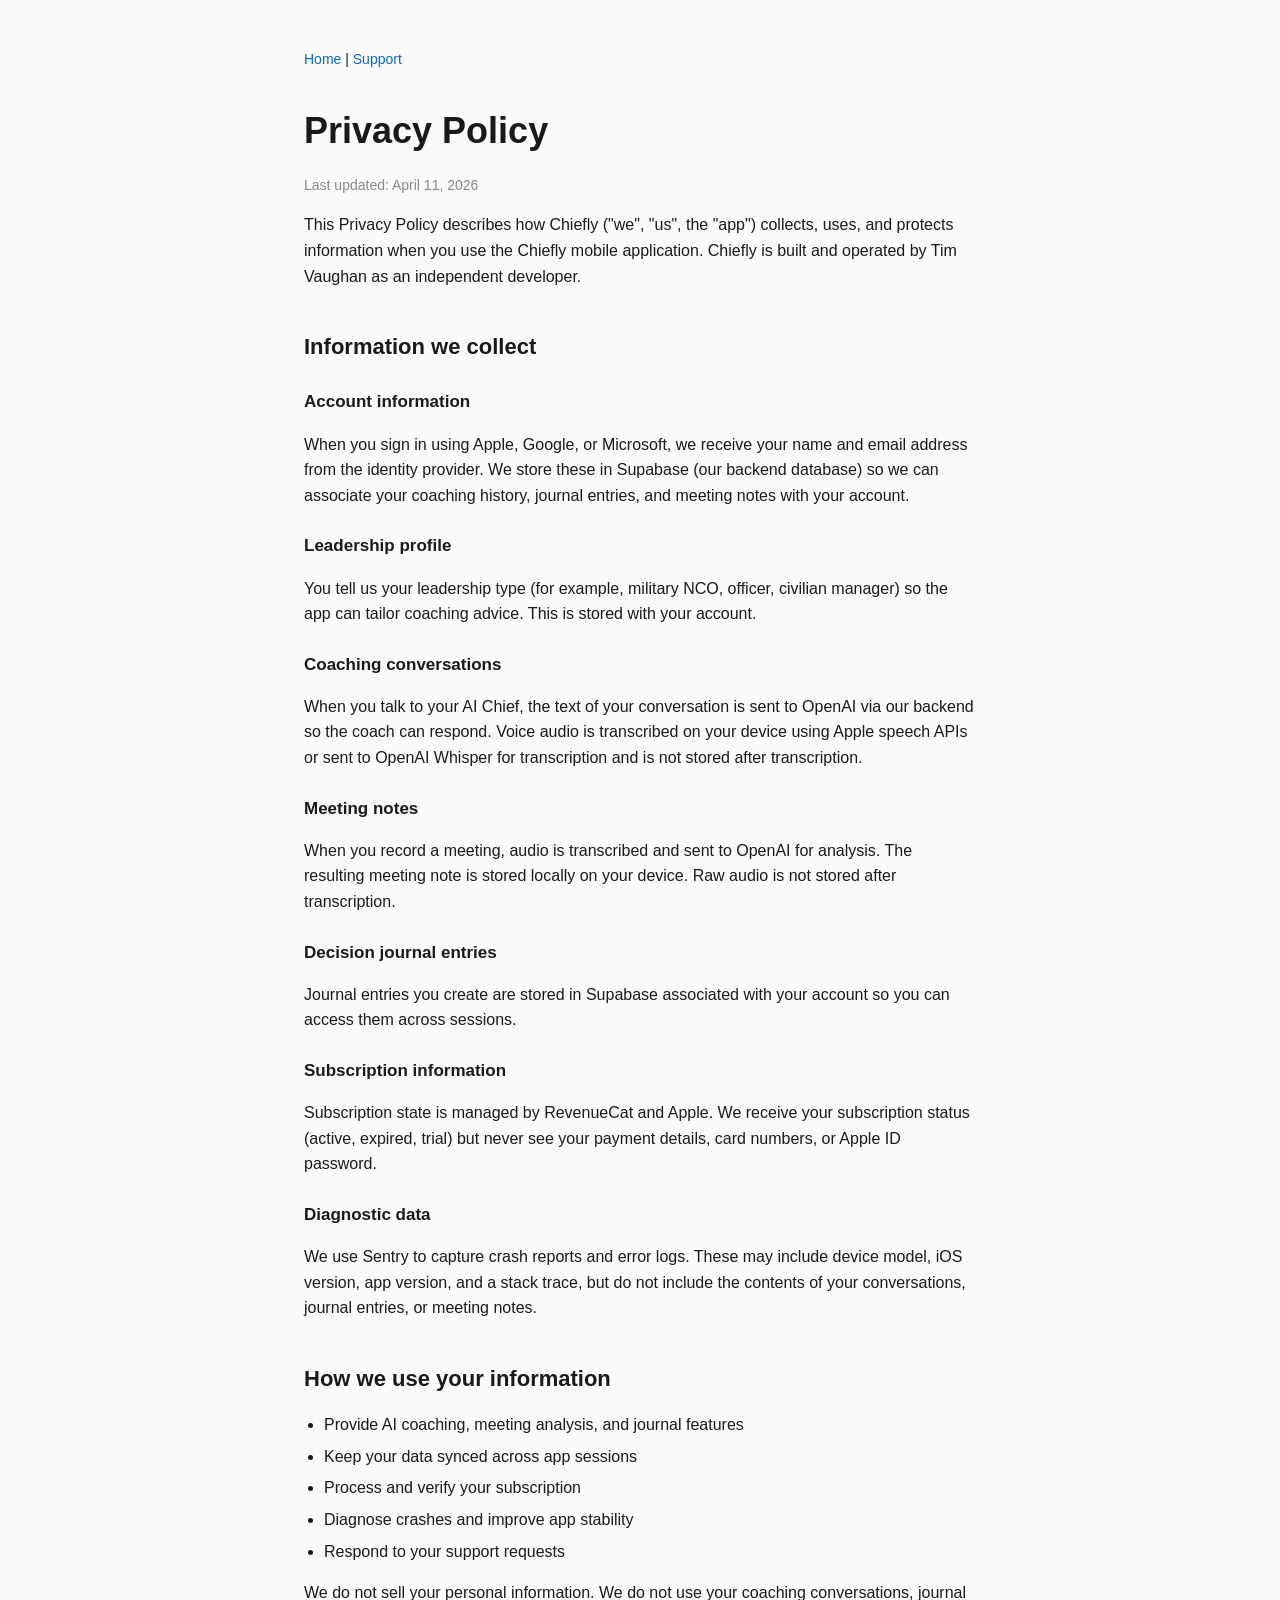
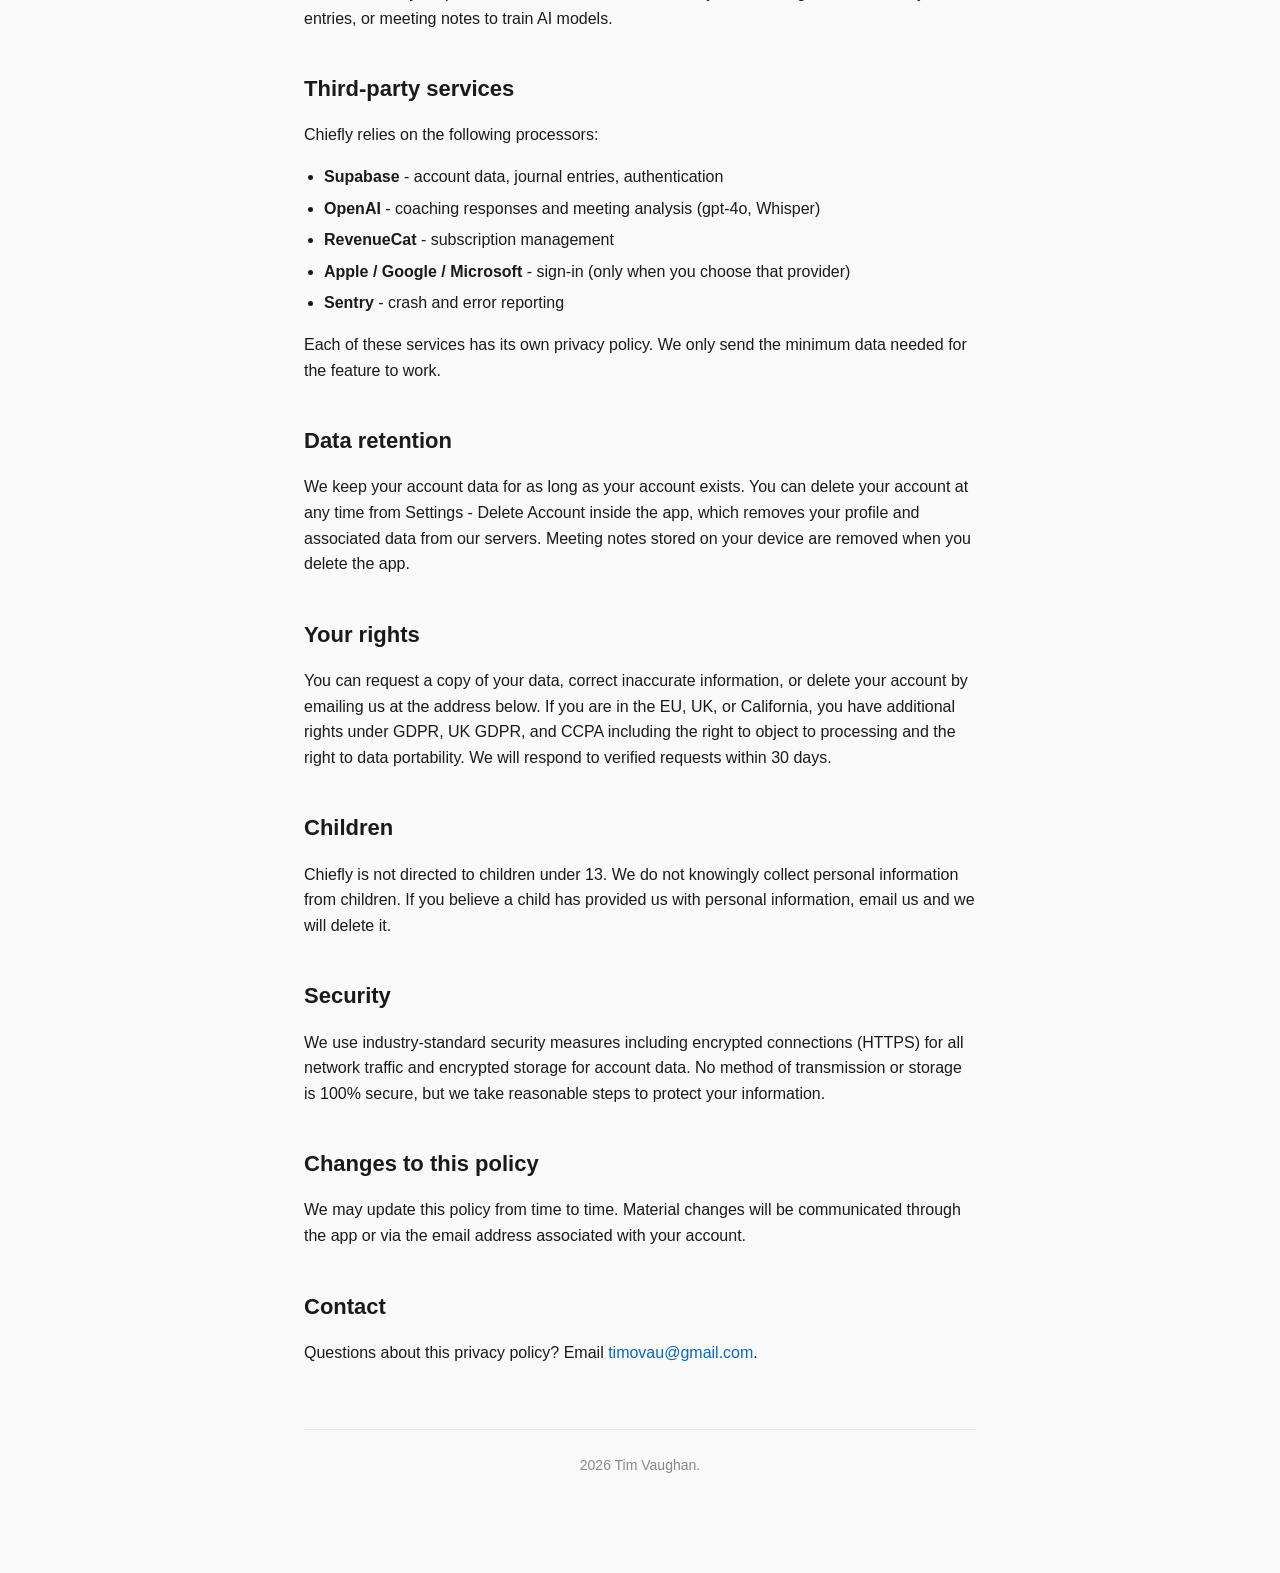
==== privacy.html @ 437a4368 "Add support, privacy, and landing pages for chieflysupport.com" ====
<!doctype html>
<html lang="en">
<head>
<meta charset="utf-8">
<meta name="viewport" content="width=device-width,initial-scale=1">
<title>Chiefly Privacy Policy</title>
<style>
:root{color-scheme:light dark}*{box-sizing:border-box}body{font-family:-apple-system,BlinkMacSystemFont,"Segoe UI",Roboto,Helvetica,Arial,sans-serif;margin:0;line-height:1.6;color:#1a1a1a;background:#fafafa}main{max-width:720px;margin:0 auto;padding:48px 24px 96px}nav{margin-bottom:32px;font-size:14px}h1{font-size:36px;margin:0 0 8px}h2{font-size:22px;margin-top:40px;margin-bottom:12px}h3{font-size:17px;margin-top:24px;margin-bottom:6px}p,li{font-size:16px}ul{padding-left:20px}li{margin-bottom:6px}a{color:#0a66c2;text-decoration:none}a:hover{text-decoration:underline}.updated{color:#888;font-size:14px}footer{text-align:center;color:#888;font-size:14px;margin-top:64px;padding-top:24px;border-top:1px solid #e5e5e5}@media(prefers-color-scheme:dark){body{color:#f0f0f0;background:#111}.updated,footer{color:#bbb}footer{border-color:#333}a{color:#6ab0ff}}
</style>
</head>
<body>
<main>
<nav><a href="/">Home</a> | <a href="/support.html">Support</a></nav>
<h1>Privacy Policy</h1>
<p class="updated">Last updated: April 11, 2026</p>
<p>This Privacy Policy describes how Chiefly ("we", "us", the "app") collects, uses, and protects information when you use the Chiefly mobile application. Chiefly is built and operated by Tim Vaughan as an independent developer.</p>
<h2>Information we collect</h2>
<h3>Account information</h3>
<p>When you sign in using Apple, Google, or Microsoft, we receive your name and email address from the identity provider. We store these in Supabase (our backend database) so we can associate your coaching history, journal entries, and meeting notes with your account.</p>
<h3>Leadership profile</h3>
<p>You tell us your leadership type (for example, military NCO, officer, civilian manager) so the app can tailor coaching advice. This is stored with your account.</p>
<h3>Coaching conversations</h3>
<p>When you talk to your AI Chief, the text of your conversation is sent to OpenAI via our backend so the coach can respond. Voice audio is transcribed on your device using Apple speech APIs or sent to OpenAI Whisper for transcription and is not stored after transcription.</p>
<h3>Meeting notes</h3>
<p>When you record a meeting, audio is transcribed and sent to OpenAI for analysis. The resulting meeting note is stored locally on your device. Raw audio is not stored after transcription.</p>
<h3>Decision journal entries</h3>
<p>Journal entries you create are stored in Supabase associated with your account so you can access them across sessions.</p>
<h3>Subscription information</h3>
<p>Subscription state is managed by RevenueCat and Apple. We receive your subscription status (active, expired, trial) but never see your payment details, card numbers, or Apple ID password.</p>
<h3>Diagnostic data</h3>
<p>We use Sentry to capture crash reports and error logs. These may include device model, iOS version, app version, and a stack trace, but do not include the contents of your conversations, journal entries, or meeting notes.</p>
<h2>How we use your information</h2>
<ul>
<li>Provide AI coaching, meeting analysis, and journal features</li>
<li>Keep your data synced across app sessions</li>
<li>Process and verify your subscription</li>
<li>Diagnose crashes and improve app stability</li>
<li>Respond to your support requests</li>
</ul>
<p>We do not sell your personal information. We do not use your coaching conversations, journal entries, or meeting notes to train AI models.</p>
<h2>Third-party services</h2>
<p>Chiefly relies on the following processors:</p>
<ul>
<li><strong>Supabase</strong> - account data, journal entries, authentication</li>
<li><strong>OpenAI</strong> - coaching responses and meeting analysis (gpt-4o, Whisper)</li>
<li><strong>RevenueCat</strong> - subscription management</li>
<li><strong>Apple / Google / Microsoft</strong> - sign-in (only when you choose that provider)</li>
<li><strong>Sentry</strong> - crash and error reporting</li>
</ul>
<p>Each of these services has its own privacy policy. We only send the minimum data needed for the feature to work.</p>
<h2>Data retention</h2>
<p>We keep your account data for as long as your account exists. You can delete your account at any time from Settings - Delete Account inside the app, which removes your profile and associated data from our servers. Meeting notes stored on your device are removed when you delete the app.</p>
<h2>Your rights</h2>
<p>You can request a copy of your data, correct inaccurate information, or delete your account by emailing us at the address below. If you are in the EU, UK, or California, you have additional rights under GDPR, UK GDPR, and CCPA including the right to object to processing and the right to data portability. We will respond to verified requests within 30 days.</p>
<h2>Children</h2>
<p>Chiefly is not directed to children under 13. We do not knowingly collect personal information from children. If you believe a child has provided us with personal information, email us and we will delete it.</p>
<h2>Security</h2>
<p>We use industry-standard security measures including encrypted connections (HTTPS) for all network traffic and encrypted storage for account data. No method of transmission or storage is 100% secure, but we take reasonable steps to protect your information.</p>
<h2>Changes to this policy</h2>
<p>We may update this policy from time to time. Material changes will be communicated through the app or via the email address associated with your account.</p>
<h2>Contact</h2>
<p>Questions about this privacy policy? Email <a href="mailto:timovau@gmail.com">timovau@gmail.com</a>.</p>
<footer>2026 Tim Vaughan.</footer>
</main></body></html>
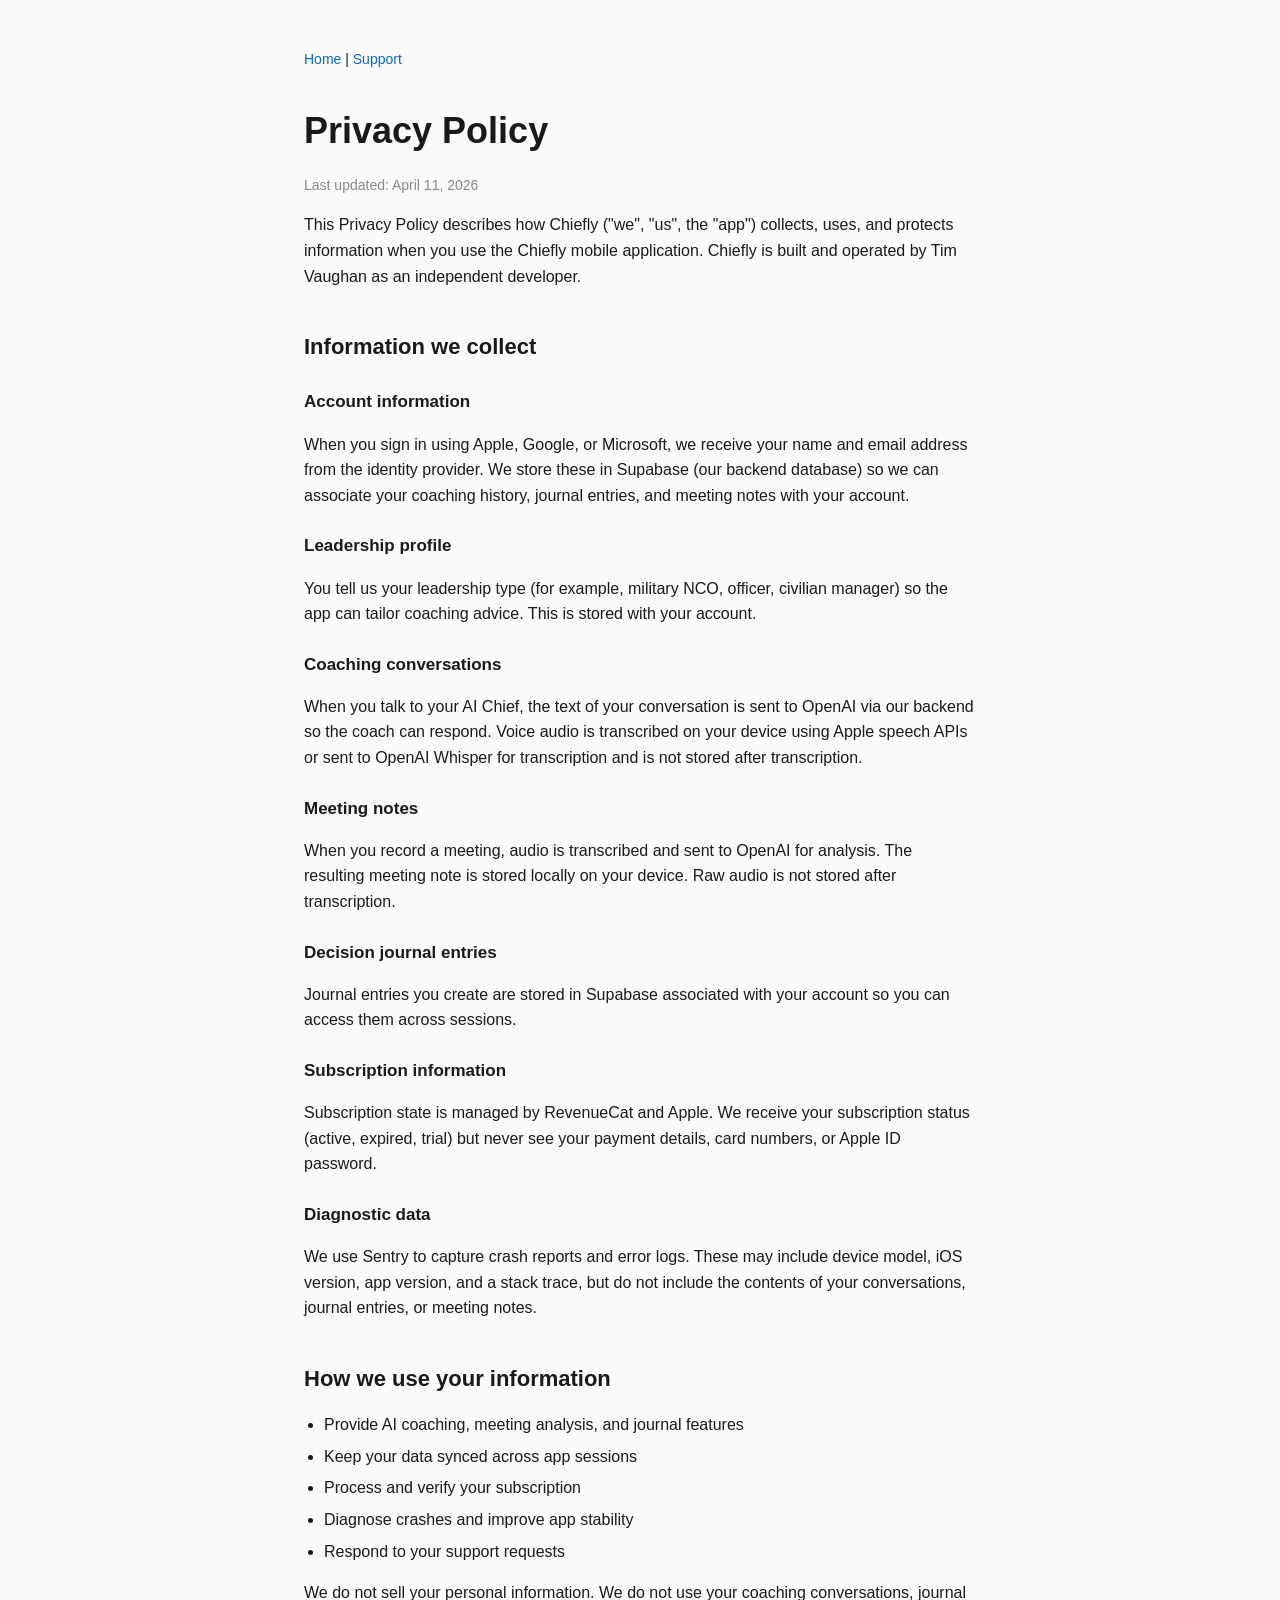
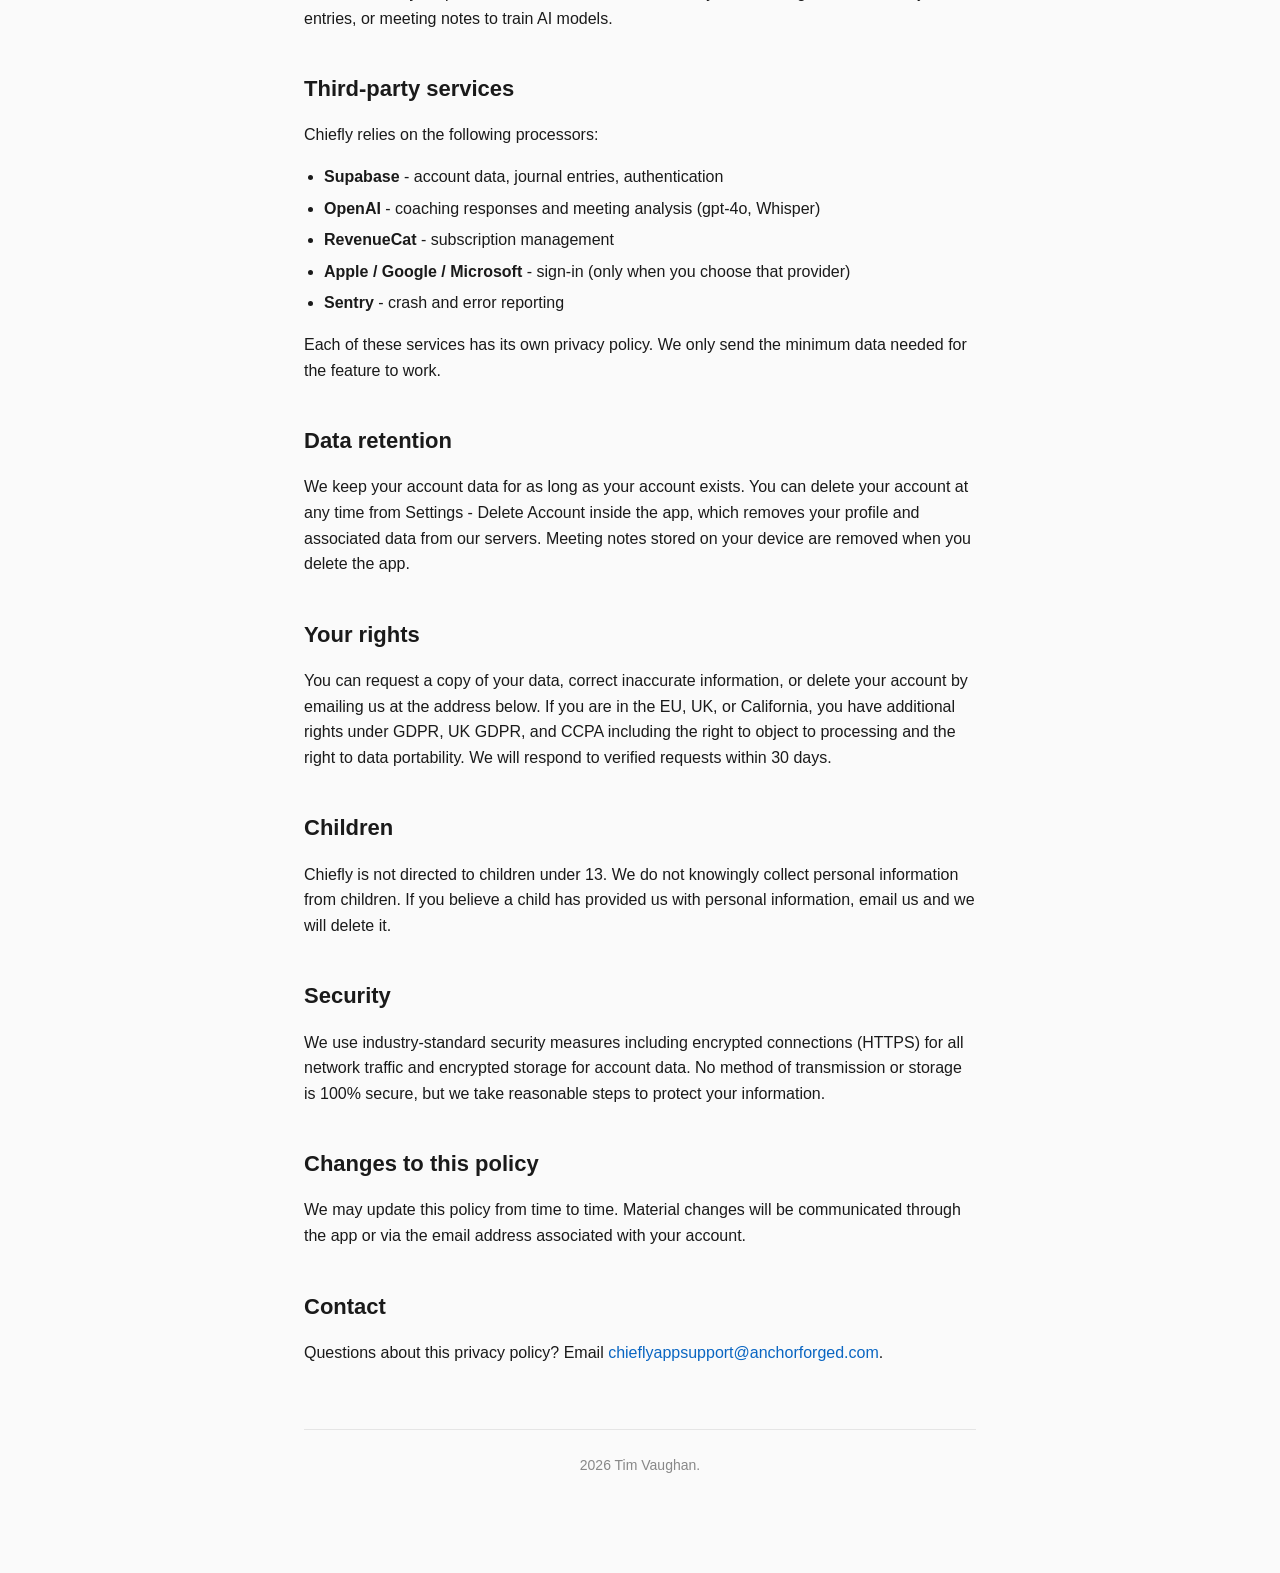
==== commit ce9decf1: "Replace public-facing email in privacy.html" ====
--- a/privacy.html
+++ b/privacy.html
@@ -59,6 +59,6 @@
 <h2>Changes to this policy</h2>
 <p>We may update this policy from time to time. Material changes will be communicated through the app or via the email address associated with your account.</p>
 <h2>Contact</h2>
-<p>Questions about this privacy policy? Email <a href="mailto:timovau@gmail.com">timovau@gmail.com</a>.</p>
+<p>Questions about this privacy policy? Email <a href="mailto:chieflyappsupport@anchorforged.com">chieflyappsupport@anchorforged.com</a>.</p>
 <footer>2026 Tim Vaughan.</footer>
-</main></body></html>+</main></body></html>
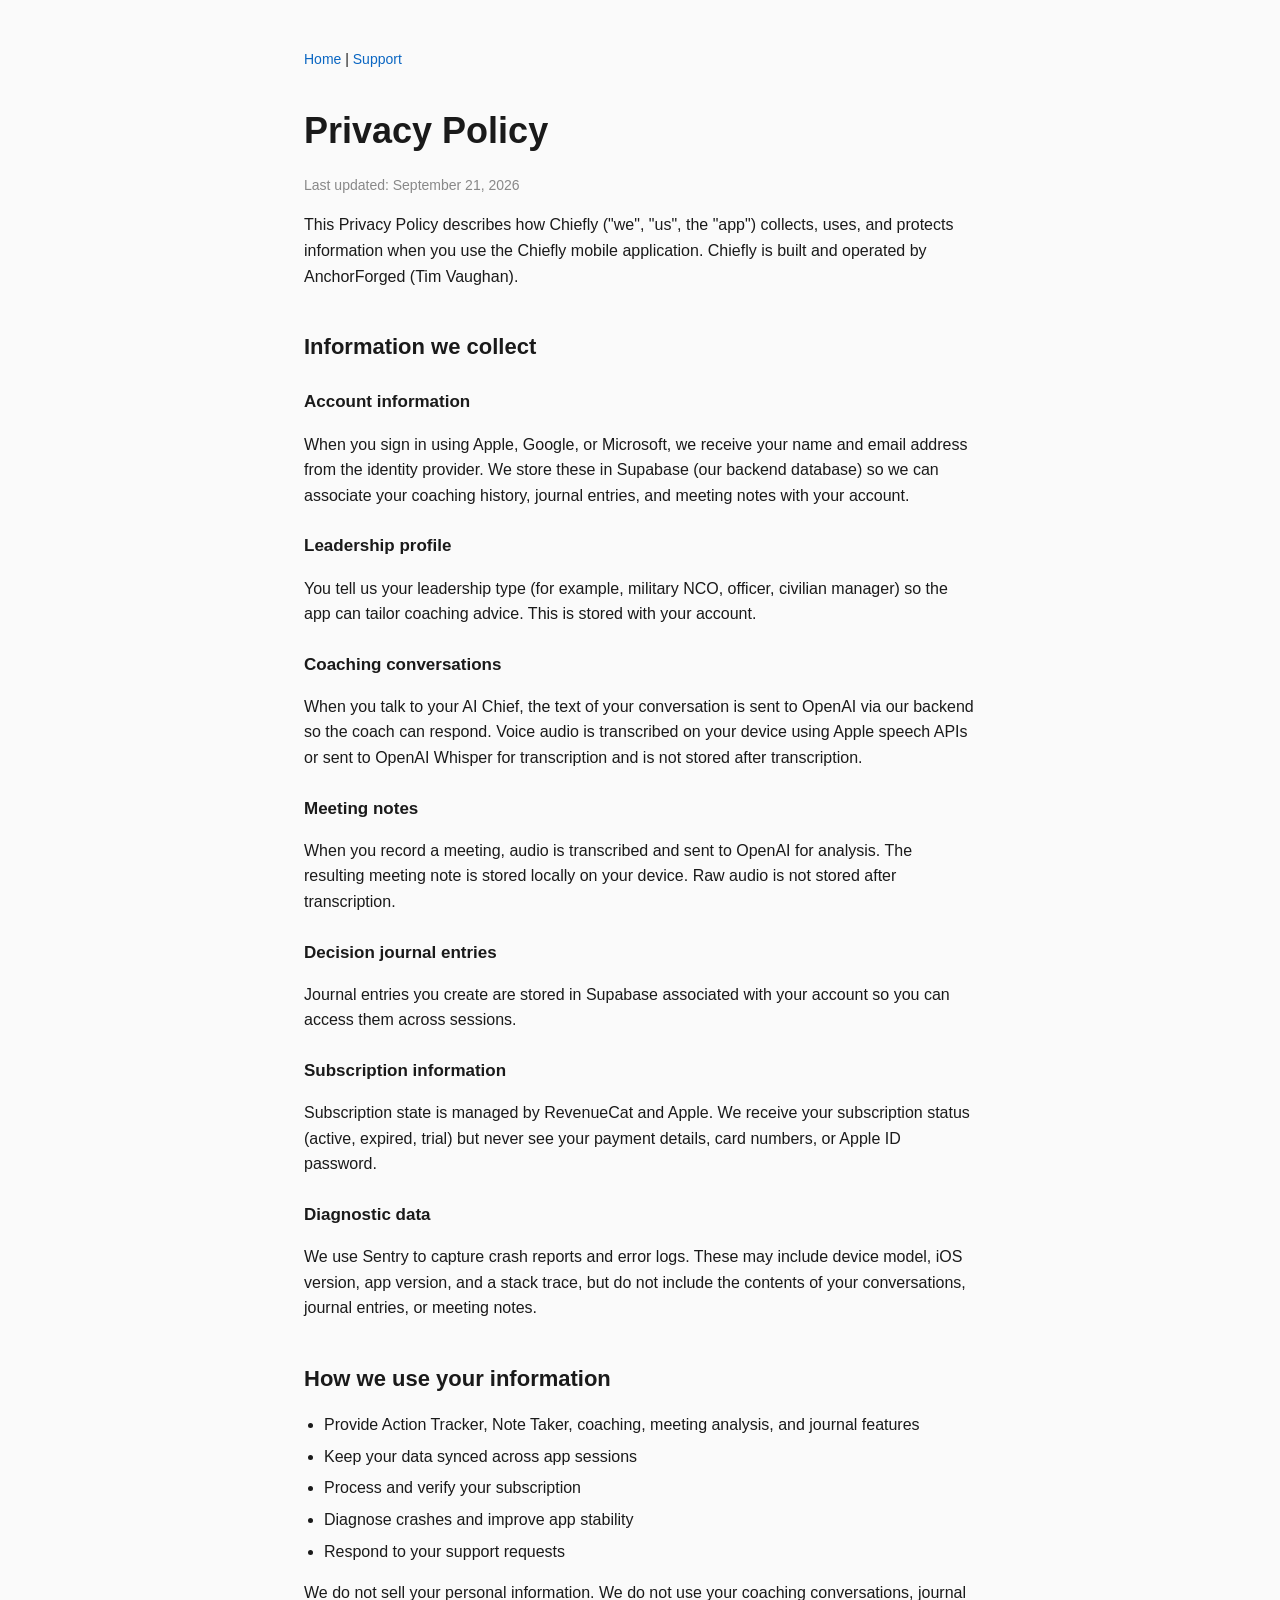
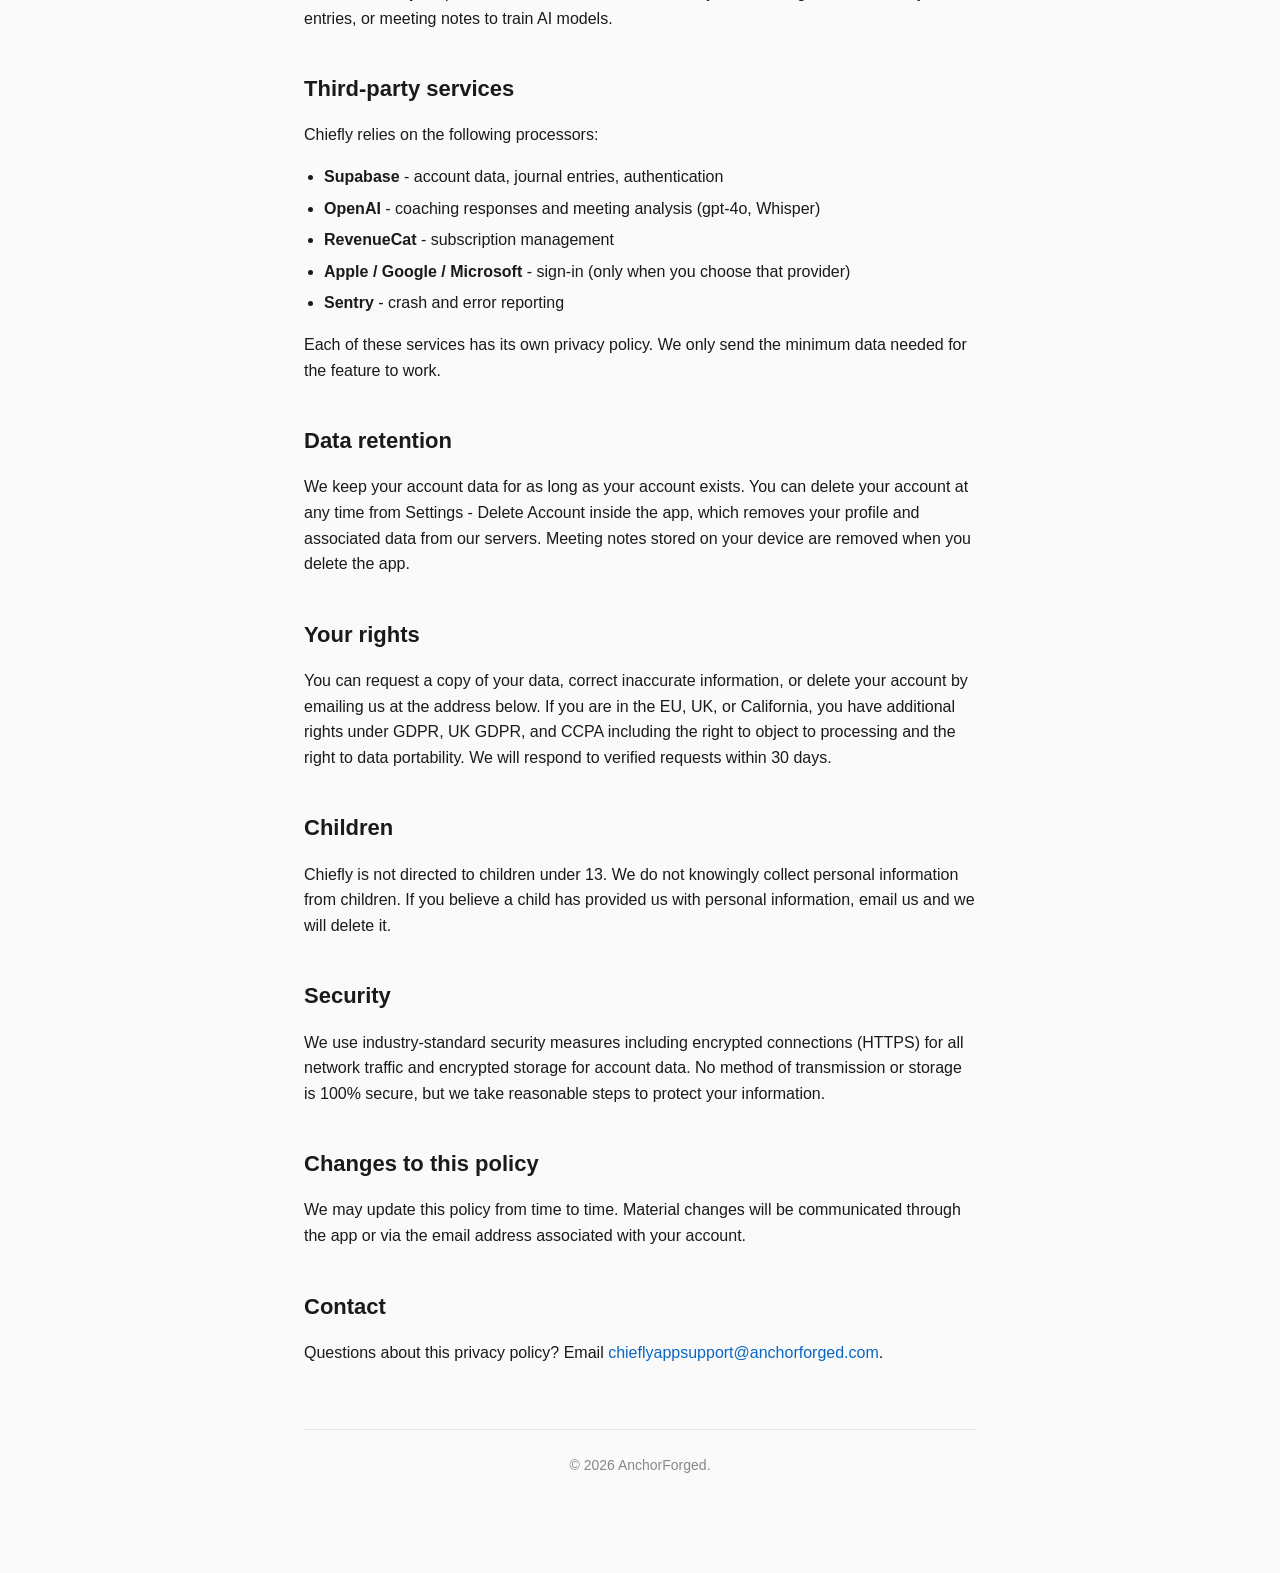
==== commit 89825b67: "Align privacy/support/terms with App Store shipping claims; operator AnchorForged; FAQ Note Taker/Ac" ====
--- a/privacy.html
+++ b/privacy.html
@@ -12,8 +12,8 @@
 <main>
 <nav><a href="/">Home</a> | <a href="/support.html">Support</a></nav>
 <h1>Privacy Policy</h1>
-<p class="updated">Last updated: April 11, 2026</p>
-<p>This Privacy Policy describes how Chiefly ("we", "us", the "app") collects, uses, and protects information when you use the Chiefly mobile application. Chiefly is built and operated by Tim Vaughan as an independent developer.</p>
+<p class="updated">Last updated: September 21, 2026</p>
+<p>This Privacy Policy describes how Chiefly ("we", "us", the "app") collects, uses, and protects information when you use the Chiefly mobile application. Chiefly is built and operated by AnchorForged (Tim Vaughan).</p>
 <h2>Information we collect</h2>
 <h3>Account information</h3>
 <p>When you sign in using Apple, Google, or Microsoft, we receive your name and email address from the identity provider. We store these in Supabase (our backend database) so we can associate your coaching history, journal entries, and meeting notes with your account.</p>
@@ -31,7 +31,7 @@
 <p>We use Sentry to capture crash reports and error logs. These may include device model, iOS version, app version, and a stack trace, but do not include the contents of your conversations, journal entries, or meeting notes.</p>
 <h2>How we use your information</h2>
 <ul>
-<li>Provide AI coaching, meeting analysis, and journal features</li>
+<li>Provide Action Tracker, Note Taker, coaching, meeting analysis, and journal features</li>
 <li>Keep your data synced across app sessions</li>
 <li>Process and verify your subscription</li>
 <li>Diagnose crashes and improve app stability</li>
@@ -60,5 +60,5 @@
 <p>We may update this policy from time to time. Material changes will be communicated through the app or via the email address associated with your account.</p>
 <h2>Contact</h2>
 <p>Questions about this privacy policy? Email <a href="mailto:chieflyappsupport@anchorforged.com">chieflyappsupport@anchorforged.com</a>.</p>
-<footer>2026 Tim Vaughan.</footer>
+<footer>&copy; 2026 AnchorForged.</footer>
 </main></body></html>
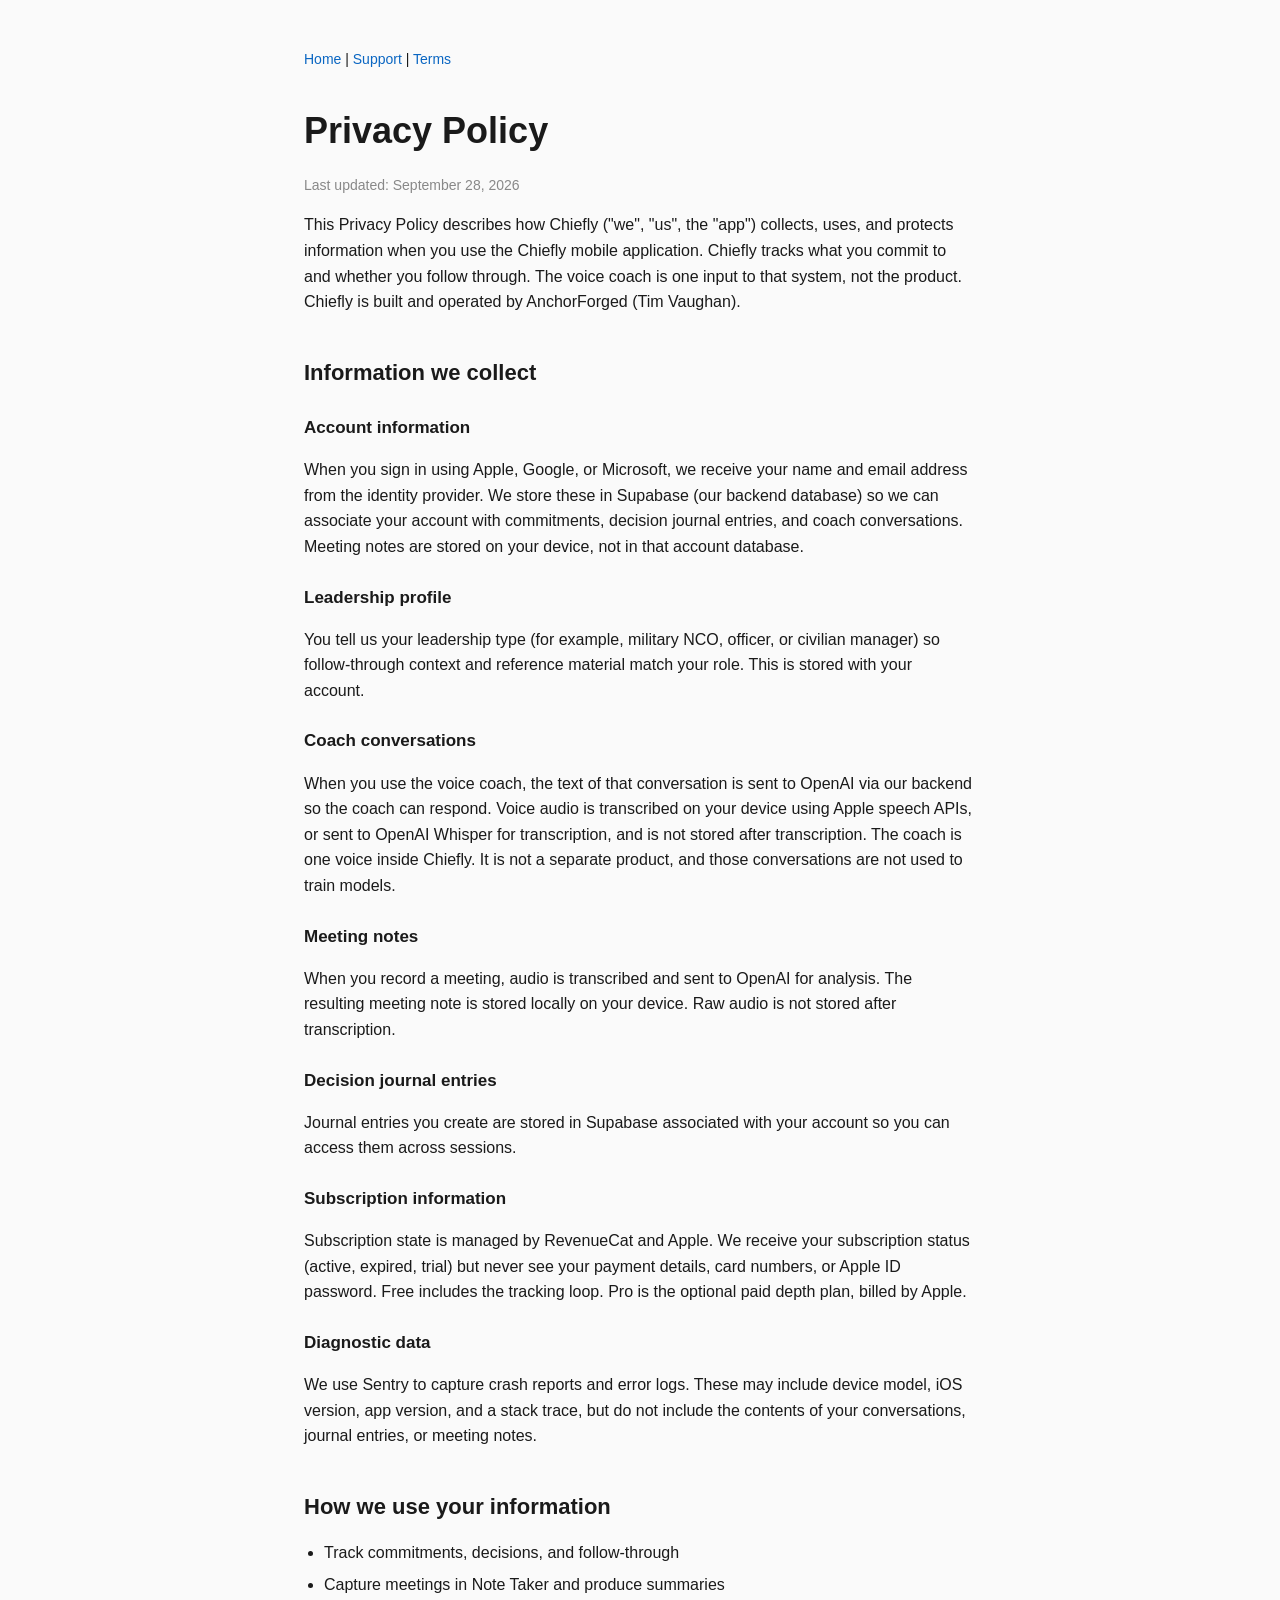
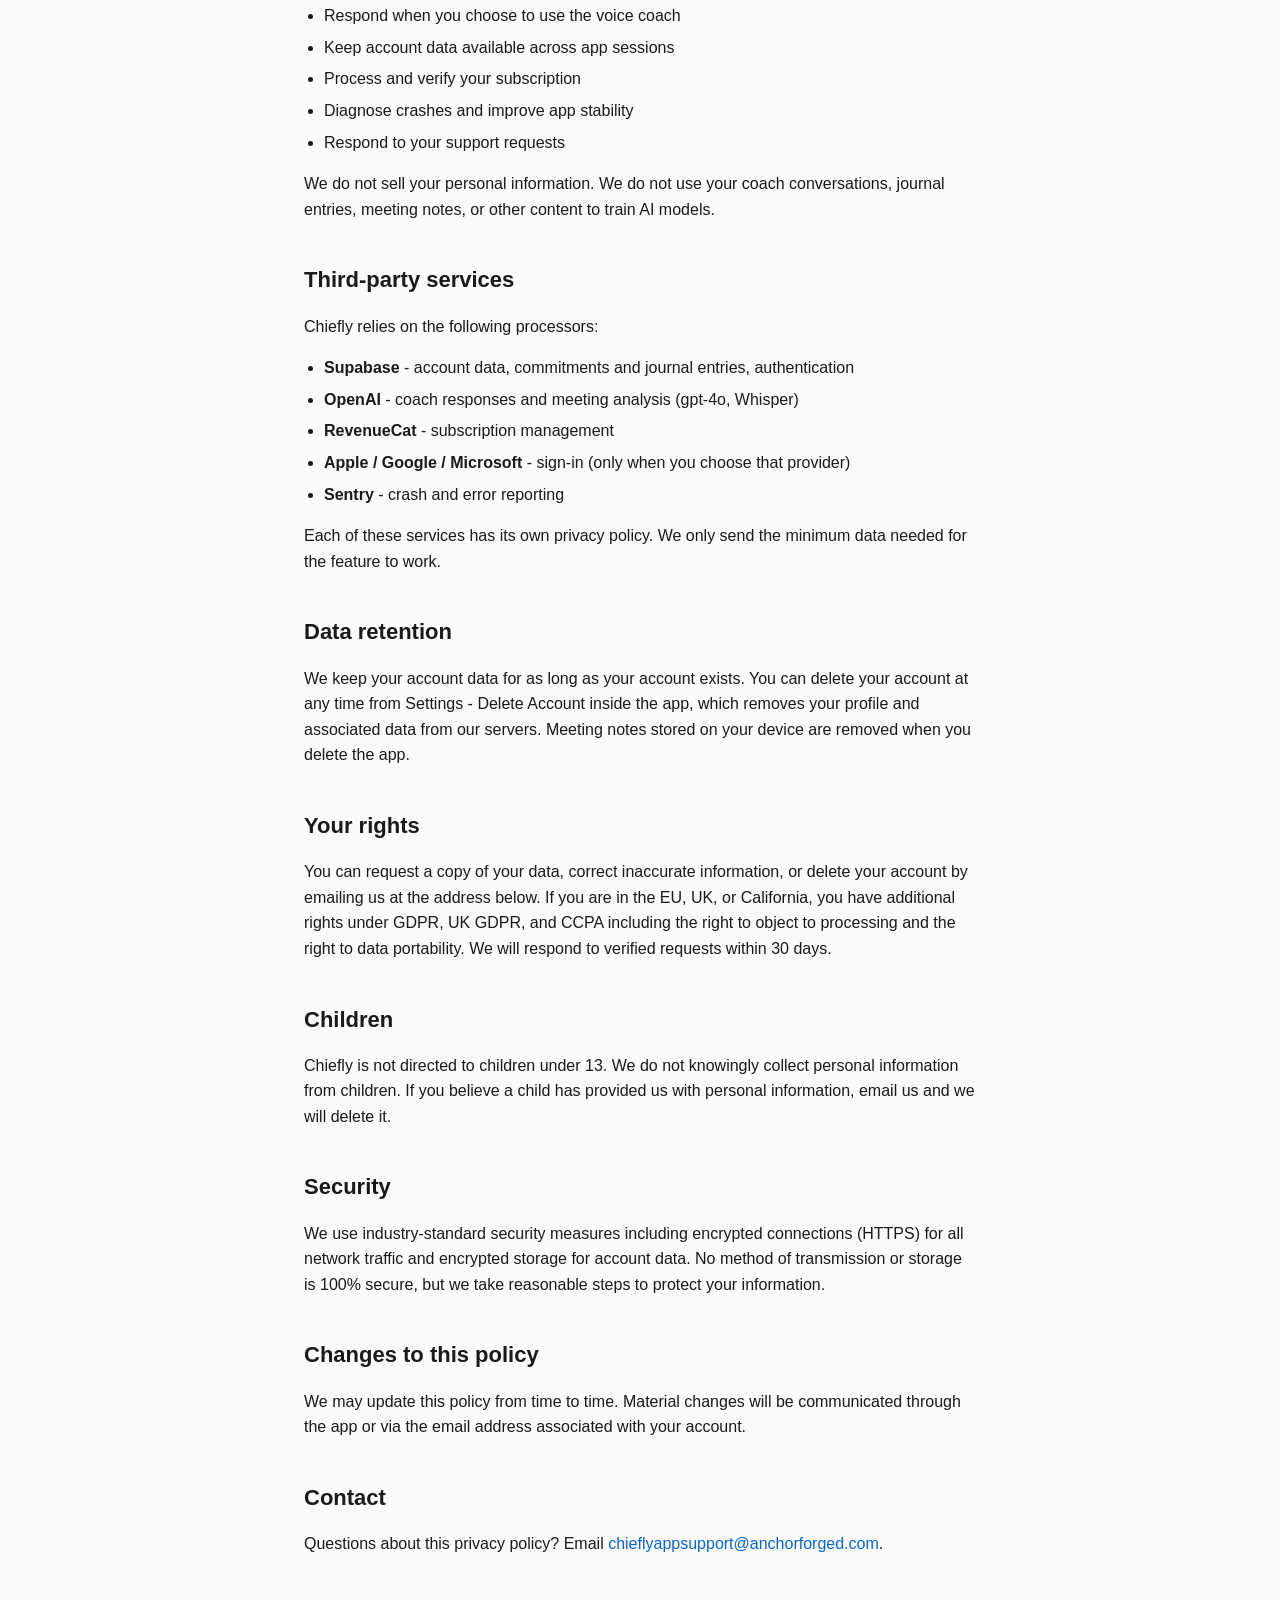
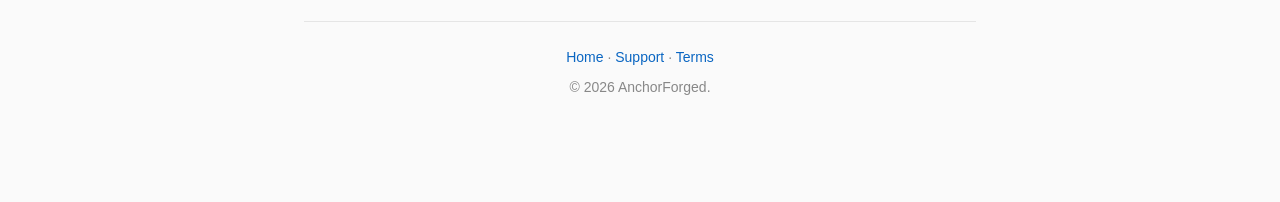
==== commit f168f7a9: "Align the support site with Free loop and Pro depth. Rewrite the subscription FAQ, add home pricing " ====
--- a/privacy.html
+++ b/privacy.html
@@ -5,44 +5,46 @@
 <meta name="viewport" content="width=device-width,initial-scale=1">
 <title>Chiefly Privacy Policy</title>
 <style>
-:root{color-scheme:light dark}*{box-sizing:border-box}body{font-family:-apple-system,BlinkMacSystemFont,"Segoe UI",Roboto,Helvetica,Arial,sans-serif;margin:0;line-height:1.6;color:#1a1a1a;background:#fafafa}main{max-width:720px;margin:0 auto;padding:48px 24px 96px}nav{margin-bottom:32px;font-size:14px}h1{font-size:36px;margin:0 0 8px}h2{font-size:22px;margin-top:40px;margin-bottom:12px}h3{font-size:17px;margin-top:24px;margin-bottom:6px}p,li{font-size:16px}ul{padding-left:20px}li{margin-bottom:6px}a{color:#0a66c2;text-decoration:none}a:hover{text-decoration:underline}.updated{color:#888;font-size:14px}footer{text-align:center;color:#888;font-size:14px;margin-top:64px;padding-top:24px;border-top:1px solid #e5e5e5}@media(prefers-color-scheme:dark){body{color:#f0f0f0;background:#111}.updated,footer{color:#bbb}footer{border-color:#333}a{color:#6ab0ff}}
+:root{color-scheme:light dark}*{box-sizing:border-box}body{font-family:-apple-system,BlinkMacSystemFont,"Segoe UI",Roboto,Helvetica,Arial,sans-serif;margin:0;line-height:1.6;color:#1a1a1a;background:#fafafa}main{max-width:720px;margin:0 auto;padding:48px 24px 96px}nav{margin-bottom:32px;font-size:14px}h1{font-size:36px;margin:0 0 8px}h2{font-size:22px;margin-top:40px;margin-bottom:12px}h3{font-size:17px;margin-top:24px;margin-bottom:6px}p,li{font-size:16px}ul{padding-left:20px}li{margin-bottom:6px}a{color:#0a66c2;text-decoration:none}a:hover{text-decoration:underline}.updated{color:#888;font-size:14px}footer{text-align:center;color:#888;font-size:14px;margin-top:64px;padding-top:24px;border-top:1px solid #e5e5e5}footer p{font-size:14px;margin:0 0 8px}@media(prefers-color-scheme:dark){body{color:#f0f0f0;background:#111}.updated{color:#bbb}footer{color:#888;border-color:#333}a{color:#6ab0ff}}
 </style>
 </head>
 <body>
 <main>
-<nav><a href="/">Home</a> | <a href="/support.html">Support</a></nav>
+<nav><a href="/">Home</a> | <a href="/support.html">Support</a> | <a href="/terms.html">Terms</a></nav>
 <h1>Privacy Policy</h1>
-<p class="updated">Last updated: September 21, 2026</p>
-<p>This Privacy Policy describes how Chiefly ("we", "us", the "app") collects, uses, and protects information when you use the Chiefly mobile application. Chiefly is built and operated by AnchorForged (Tim Vaughan).</p>
+<p class="updated">Last updated: September 28, 2026</p>
+<p>This Privacy Policy describes how Chiefly ("we", "us", the "app") collects, uses, and protects information when you use the Chiefly mobile application. Chiefly tracks what you commit to and whether you follow through. The voice coach is one input to that system, not the product. Chiefly is built and operated by AnchorForged (Tim Vaughan).</p>
 <h2>Information we collect</h2>
 <h3>Account information</h3>
-<p>When you sign in using Apple, Google, or Microsoft, we receive your name and email address from the identity provider. We store these in Supabase (our backend database) so we can associate your coaching history, journal entries, and meeting notes with your account.</p>
+<p>When you sign in using Apple, Google, or Microsoft, we receive your name and email address from the identity provider. We store these in Supabase (our backend database) so we can associate your account with commitments, decision journal entries, and coach conversations. Meeting notes are stored on your device, not in that account database.</p>
 <h3>Leadership profile</h3>
-<p>You tell us your leadership type (for example, military NCO, officer, civilian manager) so the app can tailor coaching advice. This is stored with your account.</p>
-<h3>Coaching conversations</h3>
-<p>When you talk to your AI Chief, the text of your conversation is sent to OpenAI via our backend so the coach can respond. Voice audio is transcribed on your device using Apple speech APIs or sent to OpenAI Whisper for transcription and is not stored after transcription.</p>
+<p>You tell us your leadership type (for example, military NCO, officer, or civilian manager) so follow-through context and reference material match your role. This is stored with your account.</p>
+<h3>Coach conversations</h3>
+<p>When you use the voice coach, the text of that conversation is sent to OpenAI via our backend so the coach can respond. Voice audio is transcribed on your device using Apple speech APIs, or sent to OpenAI Whisper for transcription, and is not stored after transcription. The coach is one voice inside Chiefly. It is not a separate product, and those conversations are not used to train models.</p>
 <h3>Meeting notes</h3>
 <p>When you record a meeting, audio is transcribed and sent to OpenAI for analysis. The resulting meeting note is stored locally on your device. Raw audio is not stored after transcription.</p>
 <h3>Decision journal entries</h3>
 <p>Journal entries you create are stored in Supabase associated with your account so you can access them across sessions.</p>
 <h3>Subscription information</h3>
-<p>Subscription state is managed by RevenueCat and Apple. We receive your subscription status (active, expired, trial) but never see your payment details, card numbers, or Apple ID password.</p>
+<p>Subscription state is managed by RevenueCat and Apple. We receive your subscription status (active, expired, trial) but never see your payment details, card numbers, or Apple ID password. Free includes the tracking loop. Pro is the optional paid depth plan, billed by Apple.</p>
 <h3>Diagnostic data</h3>
 <p>We use Sentry to capture crash reports and error logs. These may include device model, iOS version, app version, and a stack trace, but do not include the contents of your conversations, journal entries, or meeting notes.</p>
 <h2>How we use your information</h2>
 <ul>
-<li>Provide Action Tracker, Note Taker, coaching, meeting analysis, and journal features</li>
-<li>Keep your data synced across app sessions</li>
+<li>Track commitments, decisions, and follow-through</li>
+<li>Capture meetings in Note Taker and produce summaries</li>
+<li>Respond when you choose to use the voice coach</li>
+<li>Keep account data available across app sessions</li>
 <li>Process and verify your subscription</li>
 <li>Diagnose crashes and improve app stability</li>
 <li>Respond to your support requests</li>
 </ul>
-<p>We do not sell your personal information. We do not use your coaching conversations, journal entries, or meeting notes to train AI models.</p>
+<p>We do not sell your personal information. We do not use your coach conversations, journal entries, meeting notes, or other content to train AI models.</p>
 <h2>Third-party services</h2>
 <p>Chiefly relies on the following processors:</p>
 <ul>
-<li><strong>Supabase</strong> - account data, journal entries, authentication</li>
-<li><strong>OpenAI</strong> - coaching responses and meeting analysis (gpt-4o, Whisper)</li>
+<li><strong>Supabase</strong> - account data, commitments and journal entries, authentication</li>
+<li><strong>OpenAI</strong> - coach responses and meeting analysis (gpt-4o, Whisper)</li>
 <li><strong>RevenueCat</strong> - subscription management</li>
 <li><strong>Apple / Google / Microsoft</strong> - sign-in (only when you choose that provider)</li>
 <li><strong>Sentry</strong> - crash and error reporting</li>
@@ -60,5 +62,10 @@
 <p>We may update this policy from time to time. Material changes will be communicated through the app or via the email address associated with your account.</p>
 <h2>Contact</h2>
 <p>Questions about this privacy policy? Email <a href="mailto:chieflyappsupport@anchorforged.com">chieflyappsupport@anchorforged.com</a>.</p>
-<footer>&copy; 2026 AnchorForged.</footer>
-</main></body></html>
+<footer>
+<p><a href="/">Home</a> · <a href="/support.html">Support</a> · <a href="/terms.html">Terms</a></p>
+<p>&copy; 2026 AnchorForged.</p>
+</footer>
+</main>
+</body>
+</html>
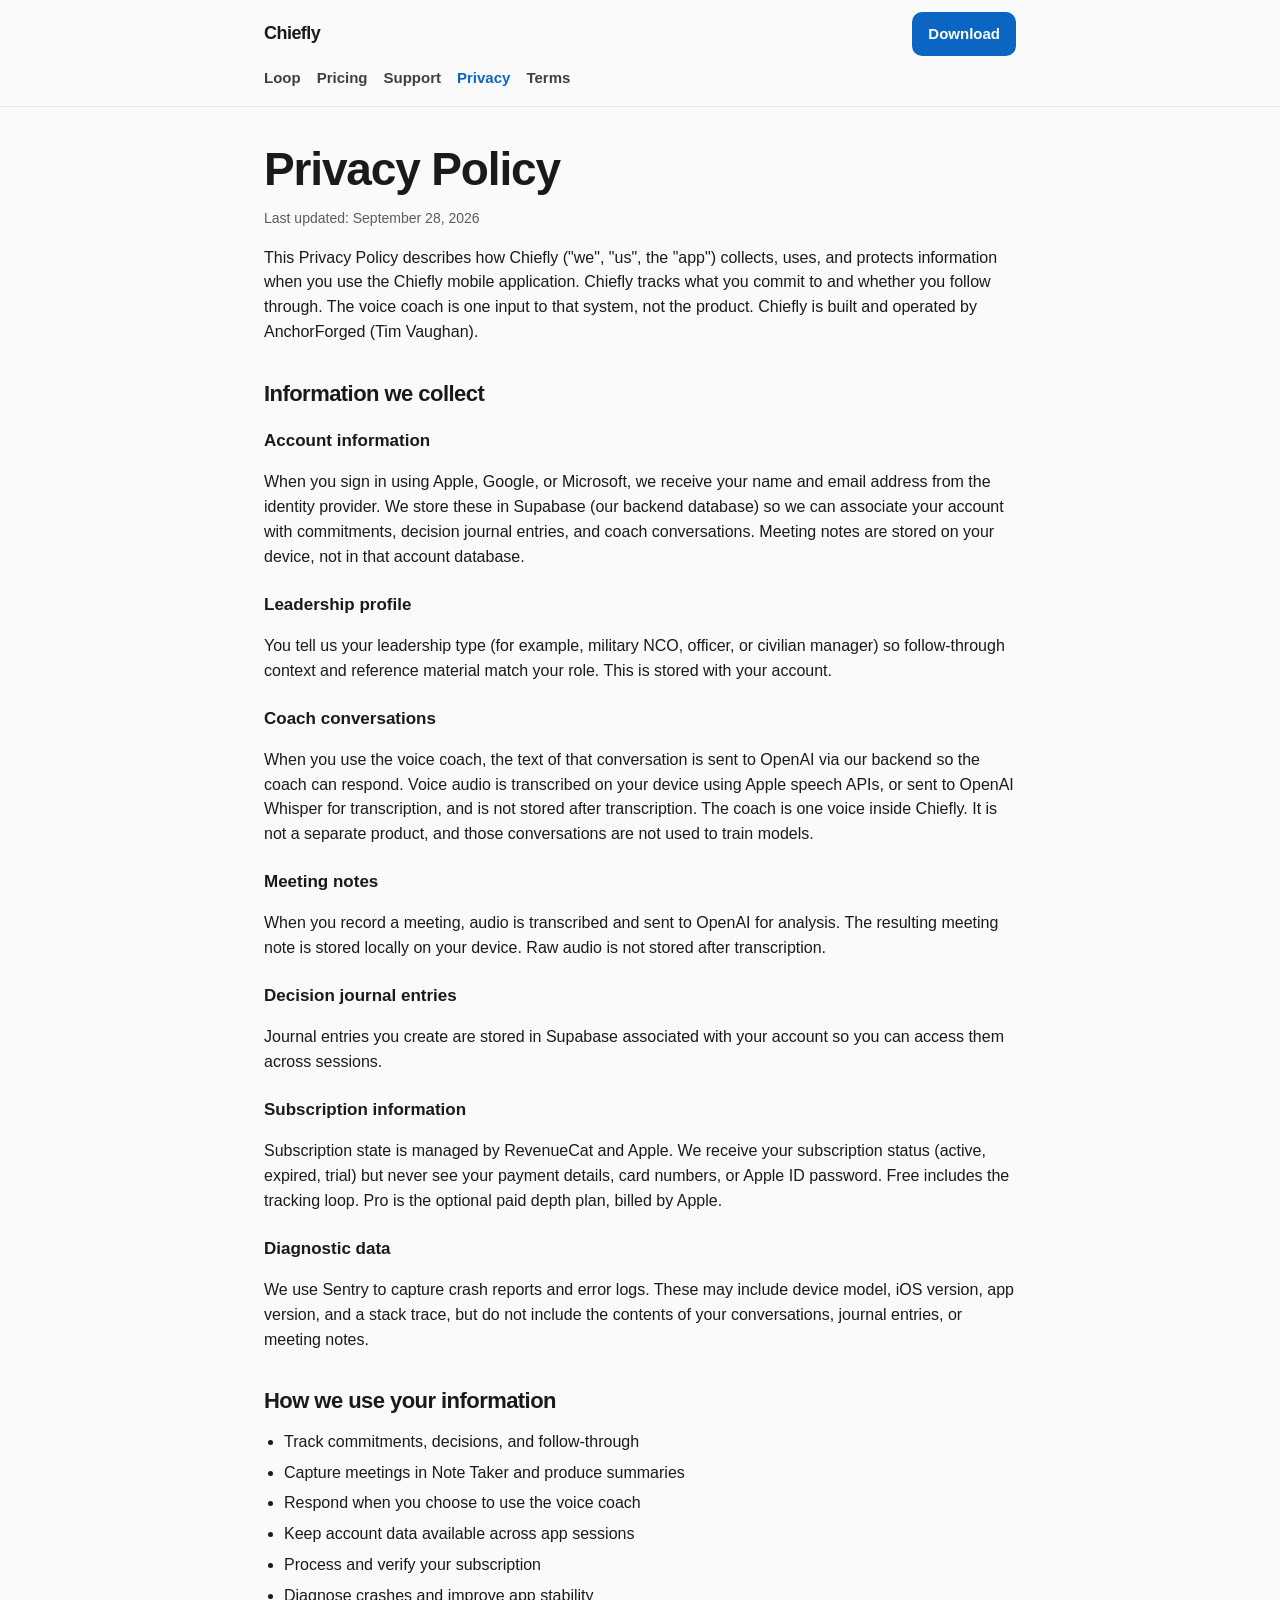
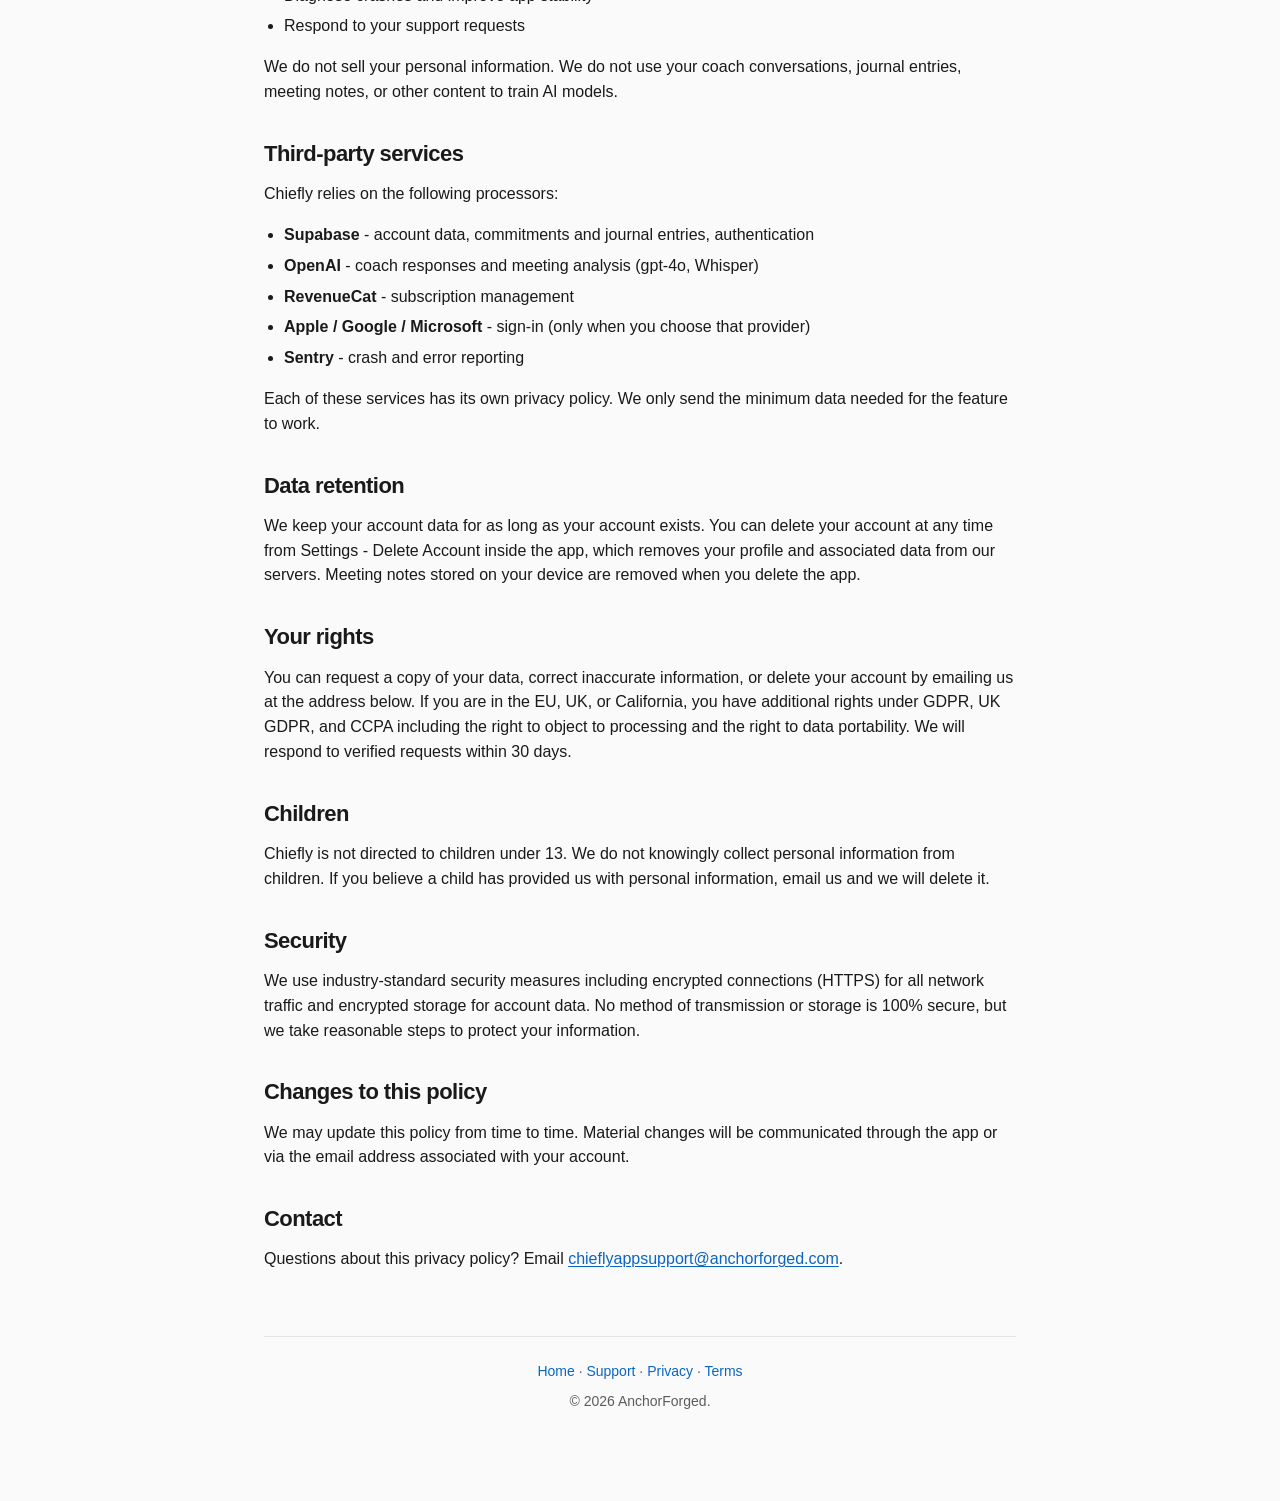
==== commit c8c8cf5f: "Tighten homepage hierarchy, CTAs, and shared navigation. Make the download path obvious, spell out t" ====
--- a/privacy.html
+++ b/privacy.html
@@ -3,16 +3,29 @@
 <head>
 <meta charset="utf-8">
 <meta name="viewport" content="width=device-width,initial-scale=1">
-<title>Chiefly Privacy Policy</title>
-<style>
-:root{color-scheme:light dark}*{box-sizing:border-box}body{font-family:-apple-system,BlinkMacSystemFont,"Segoe UI",Roboto,Helvetica,Arial,sans-serif;margin:0;line-height:1.6;color:#1a1a1a;background:#fafafa}main{max-width:720px;margin:0 auto;padding:48px 24px 96px}nav{margin-bottom:32px;font-size:14px}h1{font-size:36px;margin:0 0 8px}h2{font-size:22px;margin-top:40px;margin-bottom:12px}h3{font-size:17px;margin-top:24px;margin-bottom:6px}p,li{font-size:16px}ul{padding-left:20px}li{margin-bottom:6px}a{color:#0a66c2;text-decoration:none}a:hover{text-decoration:underline}.updated{color:#888;font-size:14px}footer{text-align:center;color:#888;font-size:14px;margin-top:64px;padding-top:24px;border-top:1px solid #e5e5e5}footer p{font-size:14px;margin:0 0 8px}@media(prefers-color-scheme:dark){body{color:#f0f0f0;background:#111}.updated{color:#bbb}footer{color:#888;border-color:#333}a{color:#6ab0ff}}
-</style>
+<title>Privacy Policy — Chiefly</title>
+<link rel="stylesheet" href="/site.css">
 </head>
 <body>
-<main>
-<nav><a href="/">Home</a> | <a href="/support.html">Support</a> | <a href="/terms.html">Terms</a></nav>
+<a class="skip" href="#main">Skip to content</a>
+<header class="site-header">
+<div class="header-bar">
+<a class="brand" href="/">Chiefly</a>
+<a class="btn small" href="https://apps.apple.com/us/app/chiefly/id6761668627" target="_blank" rel="noopener noreferrer">Download</a>
+</div>
+<nav class="site-nav" aria-label="Primary">
+<a href="/#loop">Loop</a>
+<a href="/#pricing">Pricing</a>
+<a href="/support.html">Support</a>
+<a href="/privacy.html" aria-current="page">Privacy</a>
+<a href="/terms.html">Terms</a>
+</nav>
+</header>
+<main id="main">
+<section class="page-intro">
 <h1>Privacy Policy</h1>
 <p class="updated">Last updated: September 28, 2026</p>
+</section>
 <p>This Privacy Policy describes how Chiefly ("we", "us", the "app") collects, uses, and protects information when you use the Chiefly mobile application. Chiefly tracks what you commit to and whether you follow through. The voice coach is one input to that system, not the product. Chiefly is built and operated by AnchorForged (Tim Vaughan).</p>
 <h2>Information we collect</h2>
 <h3>Account information</h3>
@@ -63,7 +76,7 @@
 <h2>Contact</h2>
 <p>Questions about this privacy policy? Email <a href="mailto:chieflyappsupport@anchorforged.com">chieflyappsupport@anchorforged.com</a>.</p>
 <footer>
-<p><a href="/">Home</a> · <a href="/support.html">Support</a> · <a href="/terms.html">Terms</a></p>
+<p><a href="/">Home</a> · <a href="/support.html">Support</a> · <a href="/privacy.html">Privacy</a> · <a href="/terms.html">Terms</a></p>
 <p>&copy; 2026 AnchorForged.</p>
 </footer>
 </main>
--- a/site.css
+++ b/site.css
@@ -0,0 +1,422 @@
+:root {
+  color-scheme: light dark;
+  --bg: #fafafa;
+  --text: #1a1a1a;
+  --muted: #3f3f3f;
+  --faint: #5c5c5c;
+  --line: #e4e4e4;
+  --card: #fff;
+  --link: #0a66c2;
+  --link-hover: #084d94;
+  --accent-soft: rgba(10, 102, 194, 0.08);
+  --max: 800px;
+}
+
+@media (prefers-color-scheme: dark) {
+  :root {
+    --bg: #111;
+    --text: #f2f2f2;
+    --muted: #c8c8c8;
+    --faint: #aaa;
+    --line: #333;
+    --card: #1a1a1a;
+    --link: #6ab0ff;
+    --link-hover: #9cc9ff;
+    --accent-soft: rgba(106, 176, 255, 0.12);
+  }
+}
+
+* { box-sizing: border-box; }
+
+body {
+  font-family: -apple-system, BlinkMacSystemFont, "Segoe UI", Roboto, Helvetica, Arial, sans-serif;
+  margin: 0;
+  line-height: 1.55;
+  color: var(--text);
+  background: var(--bg);
+  overflow-wrap: break-word;
+}
+
+.skip {
+  position: absolute;
+  left: 12px;
+  top: -48px;
+  background: var(--link);
+  color: #fff;
+  padding: 8px 12px;
+  border-radius: 8px;
+  z-index: 2;
+}
+
+.skip:focus { top: 12px; }
+
+.site-header {
+  position: sticky;
+  top: 0;
+  z-index: 5;
+  border-bottom: 1px solid var(--line);
+  background: var(--bg);
+}
+
+.header-bar,
+.site-nav {
+  max-width: var(--max);
+  margin-left: auto;
+  margin-right: auto;
+  padding-left: 24px;
+  padding-right: 24px;
+}
+
+.header-bar {
+  display: flex;
+  align-items: center;
+  justify-content: space-between;
+  gap: 16px;
+  padding-top: 12px;
+}
+
+.brand {
+  color: var(--text);
+  font-weight: 700;
+  font-size: 18px;
+  letter-spacing: -0.03em;
+  text-decoration: none;
+}
+
+.brand:hover { text-decoration: none; }
+
+.site-nav {
+  display: flex;
+  flex-wrap: wrap;
+  gap: 2px 16px;
+  padding-bottom: 6px;
+}
+
+.site-nav a {
+  color: var(--muted);
+  text-decoration: none;
+  font-size: 15px;
+  font-weight: 600;
+  min-height: 44px;
+  display: inline-flex;
+  align-items: center;
+}
+
+.site-nav a:hover,
+.site-nav a[aria-current="page"] { color: var(--link); }
+
+main {
+  max-width: var(--max);
+  margin: 0 auto;
+  padding: 8px 24px 80px;
+}
+
+h1, h2 { text-wrap: balance; letter-spacing: -0.025em; line-height: 1.15; }
+
+h1 { font-size: clamp(32px, 5vw, 46px); margin: 0 0 12px; }
+
+h2 { font-size: 22px; margin: 36px 0 12px; }
+
+h3 { font-size: 17px; margin: 22px 0 6px; }
+
+.section > h2 { font-size: clamp(26px, 3vw, 32px); margin-top: 0; }
+
+.plan h3 { font-size: 22px; margin: 0; letter-spacing: -0.02em; }
+
+#loop, #pricing, #contact { scroll-margin-top: 120px; }
+
+p, li { font-size: 16px; }
+
+a { color: var(--link); text-underline-offset: 2px; }
+
+.site-nav a, .brand, a.btn, footer a { text-decoration: none; }
+
+.site-nav a:hover, footer a:hover { text-decoration: underline; }
+
+.hero { padding-top: 32px; }
+
+.page-intro { padding-top: 28px; }
+
+.eyebrow {
+  margin: 0 0 10px;
+  font-size: 13px;
+  font-weight: 700;
+  letter-spacing: 0.06em;
+  text-transform: uppercase;
+  color: var(--link);
+}
+
+.lede {
+  font-size: 18px;
+  line-height: 1.5;
+  color: var(--muted);
+  max-width: 38rem;
+  margin: 0;
+}
+
+.section { margin-top: 56px; }
+
+.cta-row {
+  display: flex;
+  flex-wrap: wrap;
+  gap: 12px;
+  margin-top: 20px;
+}
+
+a.btn {
+  display: inline-flex;
+  align-items: center;
+  justify-content: center;
+  min-height: 48px;
+  padding: 12px 18px;
+  border-radius: 10px;
+  background: var(--link);
+  color: #fff;
+  font-weight: 700;
+  font-size: 16px;
+  text-decoration: none;
+  border: 2px solid var(--link);
+}
+
+a.btn:hover { background: var(--link-hover); border-color: var(--link-hover); }
+
+a.btn.secondary {
+  background: transparent;
+  color: var(--link);
+}
+
+a.btn.secondary:hover { background: var(--accent-soft); }
+
+a.btn.small {
+  min-height: 44px;
+  padding: 8px 14px;
+  font-size: 15px;
+}
+
+.opsec {
+  font-size: 15px;
+  line-height: 1.5;
+  color: var(--text);
+  background: var(--card);
+  border: 1px solid var(--line);
+  border-left: 3px solid var(--link);
+  border-radius: 10px;
+  padding: 12px 14px;
+  margin: 22px 0 0;
+  max-width: 40rem;
+}
+
+.steps {
+  list-style: none;
+  padding: 0;
+  margin: 4px 0 16px;
+  display: grid;
+  grid-template-columns: repeat(5, minmax(0, 1fr));
+  gap: 8px;
+}
+
+.steps li {
+  background: var(--card);
+  border: 1px solid var(--line);
+  border-radius: 12px;
+  padding: 12px 10px 14px;
+}
+
+.steps .n {
+  display: block;
+  font-size: 12px;
+  font-weight: 700;
+  color: var(--link);
+  margin-bottom: 4px;
+}
+
+.steps strong { font-size: 15px; letter-spacing: -0.02em; white-space: nowrap; }
+
+.shots {
+  display: grid;
+  grid-template-columns: 1fr 1fr;
+  gap: 22px 24px;
+  margin-top: 8px;
+}
+
+.shots figure { margin: 0; }
+
+.shots img {
+  width: 100%;
+  height: auto;
+  background: var(--card);
+  border: 1px solid var(--line);
+  border-radius: 16px;
+  display: block;
+}
+
+.shots figcaption {
+  font-size: 15px;
+  color: var(--muted);
+  margin-top: 10px;
+  line-height: 1.45;
+}
+
+.shots figcaption strong { color: var(--text); }
+
+.plans {
+  display: grid;
+  grid-template-columns: 1fr 1fr;
+  gap: 16px;
+  margin-top: 8px;
+  align-items: stretch;
+}
+
+.plan {
+  background: var(--card);
+  border: 1px solid var(--line);
+  border-radius: 14px;
+  padding: 18px 18px 8px;
+}
+
+.plan.featured {
+  border-color: var(--link);
+  box-shadow: inset 0 0 0 1px var(--link);
+}
+
+.kicker {
+  margin: 0 0 6px;
+  font-size: 12px;
+  font-weight: 700;
+  letter-spacing: 0.05em;
+  text-transform: uppercase;
+  color: var(--link);
+}
+
+.price {
+  font-size: 32px;
+  font-weight: 700;
+  margin: 10px 0 0;
+  letter-spacing: -0.03em;
+  line-height: 1.1;
+}
+
+.price span,
+.year {
+  font-size: 15px;
+  font-weight: 500;
+  color: var(--muted);
+}
+
+.year { margin: 6px 0 0; }
+
+.plan ul { padding-left: 18px; margin: 14px 0 10px; }
+
+.plan li { margin-bottom: 6px; }
+
+.note { color: var(--muted); font-size: 15px; max-width: 40rem; }
+
+.contact-box {
+  background: var(--card);
+  border: 1px solid var(--line);
+  border-radius: 14px;
+  padding: 20px 20px 8px;
+  margin: 20px 0 8px;
+}
+
+.contact-box h2 { font-size: 22px; margin-top: 0; }
+
+.faq details {
+  border-bottom: 1px solid var(--line);
+}
+
+.faq summary {
+  cursor: pointer;
+  font-weight: 600;
+  font-size: 17px;
+  letter-spacing: -0.01em;
+  padding: 14px 28px 14px 0;
+  min-height: 48px;
+  line-height: 1.35;
+  list-style: none;
+  position: relative;
+}
+
+.faq summary::-webkit-details-marker { display: none; }
+
+.faq summary::after {
+  content: "+";
+  position: absolute;
+  right: 0;
+  top: 12px;
+  color: var(--link);
+  font-weight: 700;
+  font-size: 20px;
+}
+
+.faq details[open] summary::after { content: "\2013"; }
+
+.faq details p:last-child,
+.faq details ul:last-child { margin-bottom: 16px; }
+
+.faq ul { padding-left: 20px; margin-top: 8px; }
+
+.updated { color: var(--faint); font-size: 14px; margin-top: 0; }
+
+ul { padding-left: 20px; }
+
+li { margin-bottom: 6px; }
+
+footer {
+  text-align: center;
+  color: var(--faint);
+  font-size: 14px;
+  margin-top: 64px;
+  padding-top: 24px;
+  border-top: 1px solid var(--line);
+}
+
+footer p { font-size: 14px; margin: 0 0 8px; color: var(--faint); }
+
+:focus-visible {
+  outline: 2px solid var(--link);
+  outline-offset: 3px;
+}
+
+@media (max-width: 720px) {
+  .steps {
+    grid-template-columns: 1fr;
+    gap: 0;
+    border-left: 2px solid var(--line);
+    margin-left: 6px;
+    padding-left: 14px;
+  }
+
+  .steps li {
+    background: transparent;
+    border: 0;
+    border-radius: 0;
+    padding: 8px 0 12px;
+  }
+
+  .plans { grid-template-columns: 1fr; }
+
+  .shots {
+    display: flex;
+    grid-template-columns: none;
+    gap: 14px;
+    overflow-x: auto;
+    scroll-snap-type: x mandatory;
+    margin-inline: -24px;
+    padding: 0 24px 10px;
+  }
+
+  .shots figure {
+    flex: 0 0 82%;
+    scroll-snap-align: start;
+  }
+}
+
+@media (max-width: 560px) {
+  .header-bar,
+  .site-nav { padding-left: 18px; padding-right: 18px; }
+  main { padding-left: 18px; padding-right: 18px; }
+  .shots { margin-inline: -18px; padding-left: 18px; padding-right: 18px; }
+  .cta-row { flex-direction: column; align-items: stretch; }
+  .cta-row .btn { width: 100%; }
+}
